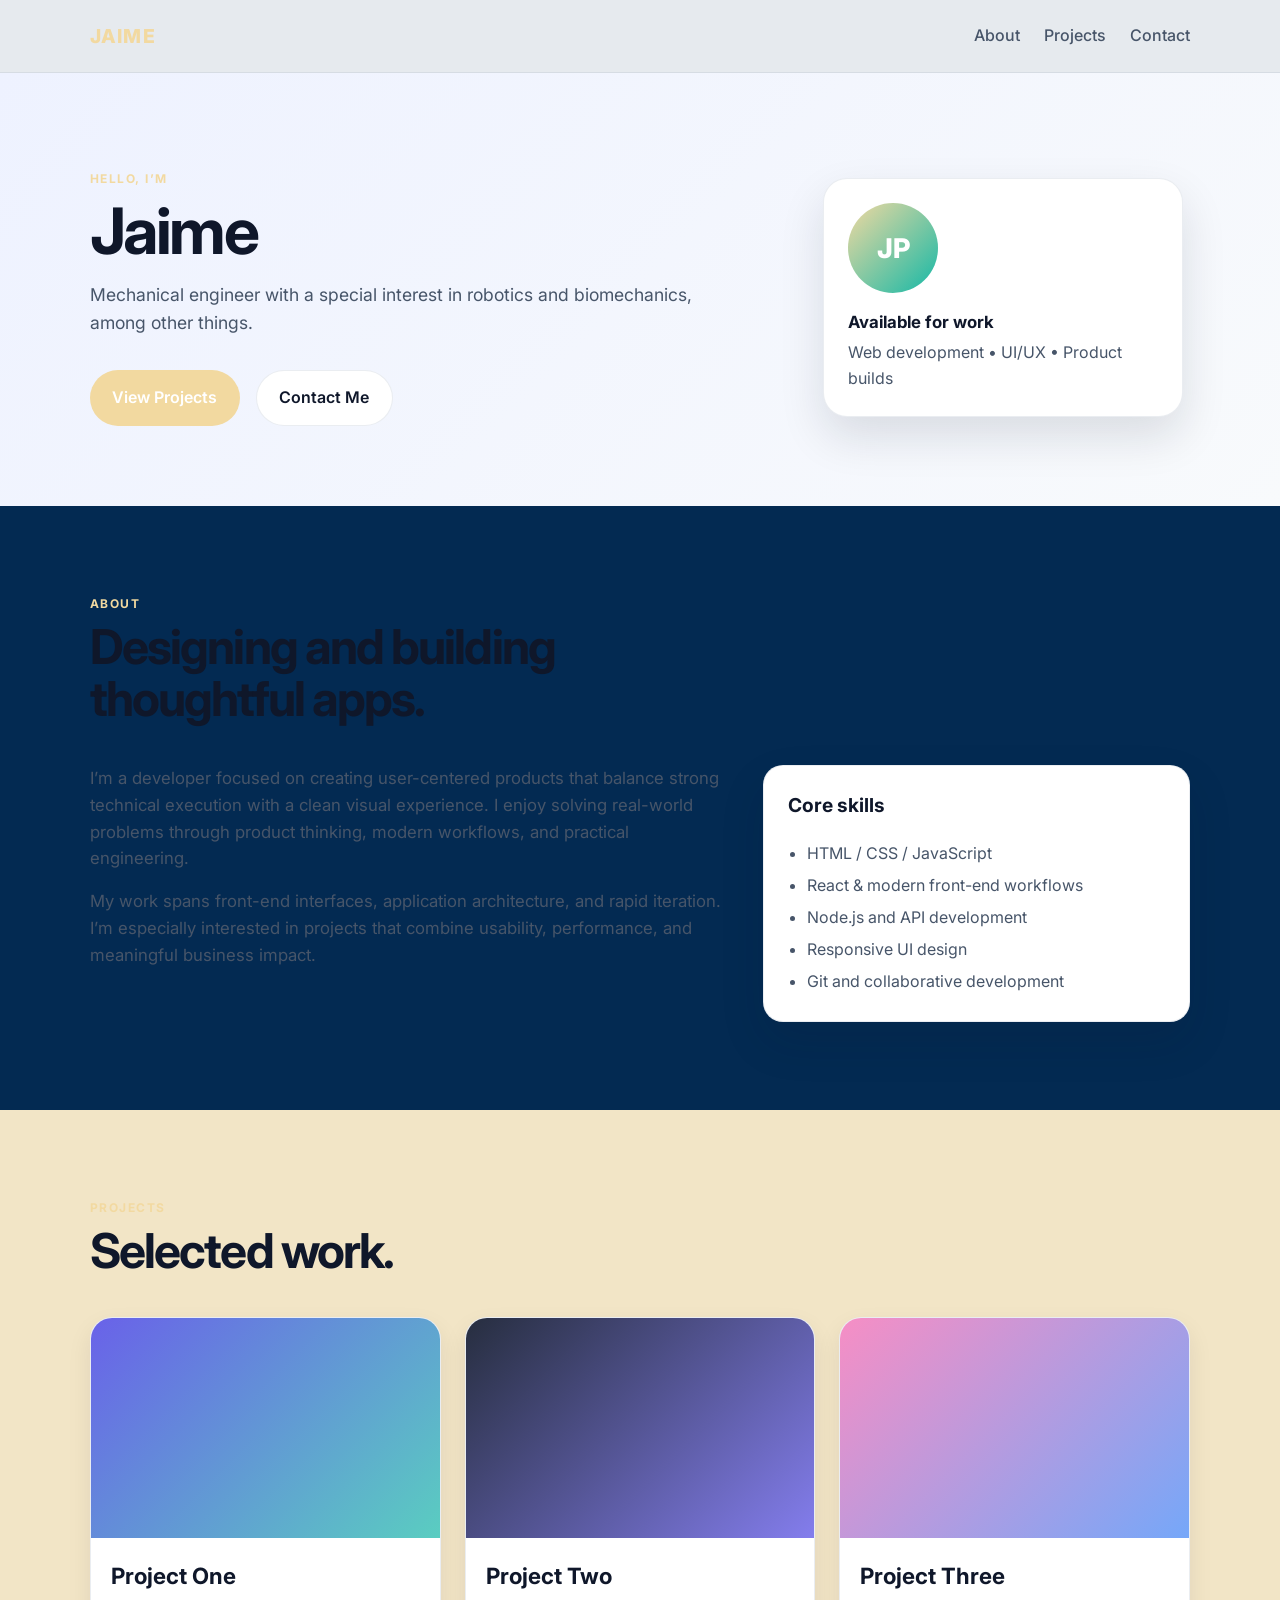
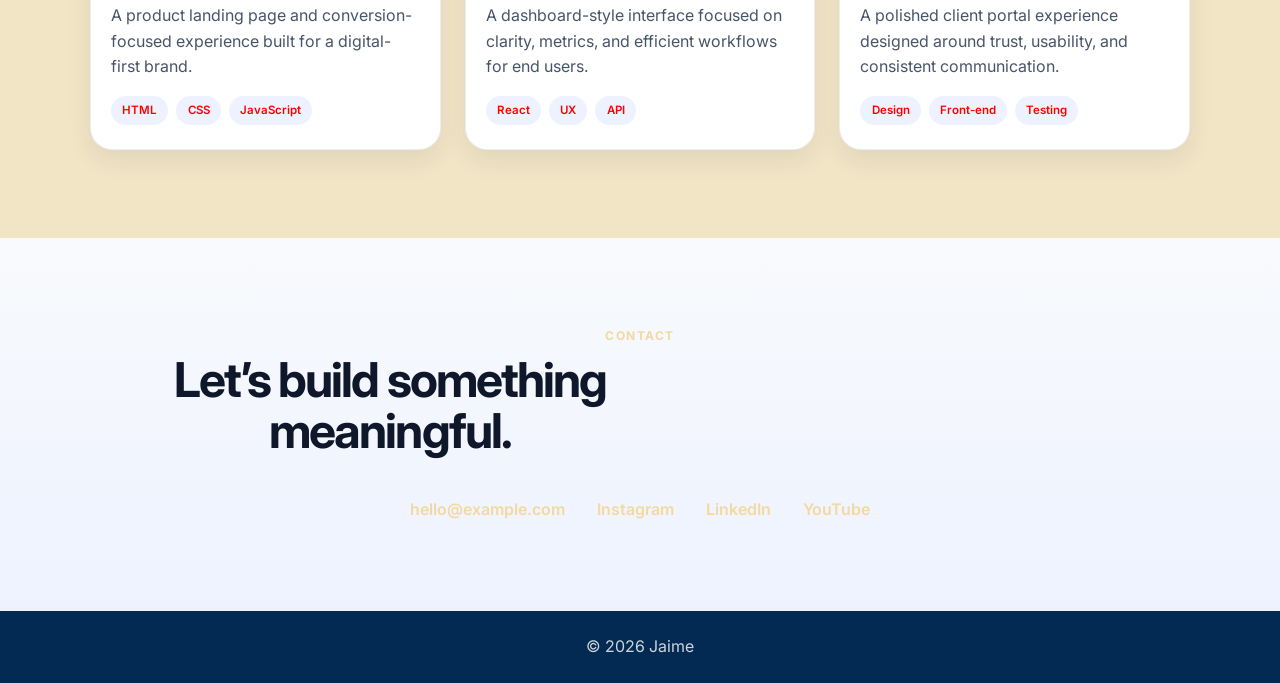
==== index.html @ cf191458 "Update index.html" ====
<!DOCTYPE html>
<html lang="en">
  <head>
    <meta charset="UTF-8" />
    <meta name="viewport" content="width=device-width, initial-scale=1.0" />
    <meta
      name="description"
      content="Jaime portfolio website showcasing projects, skills, and contact information."
    />
    <title>Jaime | Portfolio</title>
    <link rel="preconnect" href="https://fonts.googleapis.com" />
    <link rel="preconnect" href="https://fonts.gstatic.com" crossorigin />
    <link
      href="https://fonts.googleapis.com/css2?family=Inter:wght@400;500;600;700;800&display=swap"
      rel="stylesheet"
    />
    <link rel="stylesheet" href="styles.css" />
  </head>
  <body>
    <header class="site-header">
      <nav class="nav container" aria-label="Main navigation">
        <a class="brand" href="#home">Jaime</a>
        <div class="nav-links">
          <a href="#about">About</a>
          <a href="#projects">Projects</a>
          <a href="#contact">Contact</a>
        </div>
      </nav>
    </header>

    <main>
      <section id="home" class="hero">
        <div class="container hero-inner">
          <div class="hero-copy">
            <p class="eyebrow">Hello, I’m</p>
            <h1>Jaime</h1>
            <p class="subtitle">Mechanical engineer with a special interest in robotics and biomechanics, among other things.</p>
            <div class="cta-row">
              <a class="button primary" href="#projects">View Projects</a>
              <a class="button secondary" href="#contact">Contact Me</a>
            </div>
          </div>
          <div class="hero-card" aria-label="Profile card">
            <div class="avatar">JP</div>
            <div class="card-info">
              <strong>Available for work</strong>
              <span>Web development • UI/UX • Product builds</span>
            </div>
          </div>
        </div>
      </section>

      <section id="about" class="section">
        <div class="container">
          <div class="section-heading">
            <p class="eyebrow">About</p>
            <h2>Designing and building thoughtful apps.</h2>
          </div>
          <div class="about-grid">
            <div class="about-copy">
              <p>
                I’m a developer focused on creating user-centered products that balance
                strong technical execution with a clean visual experience. I enjoy
                solving real-world problems through product thinking, modern workflows,
                and practical engineering.
              </p>
              <p>
                My work spans front-end interfaces, application architecture, and rapid
                iteration. I’m especially interested in projects that combine usability,
                performance, and meaningful business impact.
              </p>
            </div>
            <div class="skills-panel">
              <h3>Core skills</h3>
              <ul>
                <li>HTML / CSS / JavaScript</li>
                <li>React & modern front-end workflows</li>
                <li>Node.js and API development</li>
                <li>Responsive UI design</li>
                <li>Git and collaborative development</li>
              </ul>
            </div>
          </div>
        </div>
      </section>

      <section id="projects" class="section alt">
        <div class="container">
          <div class="section-heading">
            <p class="eyebrow">Projects</p>
            <h2>Selected work.</h2>
          </div>

          <div class="project-grid">
            <article class="project-card">
              <div class="project-thumb thumb-one"></div>
              <div class="project-body">
                <h3>Project One</h3>
                <p>
                  A product landing page and conversion-focused experience built for a
                  digital-first brand.
                </p>
                <div class="tag-row">
                  <span>HTML</span>
                  <span>CSS</span>
                  <span>JavaScript</span>
                </div>
              </div>
            </article>

            <article class="project-card">
              <div class="project-thumb thumb-two"></div>
              <div class="project-body">
                <h3>Project Two</h3>
                <p>
                  A dashboard-style interface focused on clarity, metrics, and efficient
                  workflows for end users.
                </p>
                <div class="tag-row">
                  <span>React</span>
                  <span>UX</span>
                  <span>API</span>
                </div>
              </div>
            </article>

            <article class="project-card">
              <div class="project-thumb thumb-three"></div>
              <div class="project-body">
                <h3>Project Three</h3>
                <p>
                  A polished client portal experience designed around trust, usability,
                  and consistent communication.
                </p>
                <div class="tag-row">
                  <span>Design</span>
                  <span>Front-end</span>
                  <span>Testing</span>
                </div>
              </div>
            </article>
          </div>
        </div>
      </section>

      <section id="contact" class="section contact-section">
        <div class="container contact-wrap">
          <div class="section-heading center">
            <p class="eyebrow">Contact</p>
            <h2>Let’s build something meaningful.</h2>
          </div>
          <div class="contact-links">
            <a href="mailto:hello@example.com">hello@example.com</a>
            <a href="https://www.instagram.com/jaime.epz/?hl=en" target="_blank" rel="noreferrer">Instagram</a>
            <a href="www.linkedin.com/in/jeperez004" target="_blank" rel="noreferrer">LinkedIn</a>
            <a href="https://www.youtube.com/@jaime-epz" target="_blank" rel="noreferrer"> YouTube</a>
          </div>
        </div>
      </section>
    </main>

    <footer class="site-footer">
      <div class="container footer-inner">
        <span>© 2026 Jaime</span>
      </div>
    </footer>

    <script src="script.js"></script>
  </body>
</html>
---- styles.css ----
:root {
  --bg: #032a52;
  --bg-soft: #111827;
  --panel: #032a52;
  --panel-soft: #f2e5c6;
  --text: #0f172a;
  --text-soft: #475569;
  --muted: #ff0000;
  --primary: #f2d9a0;
  --primary-strong: #ff0000;
  --accent: #14b8a6;
  --border: rgba(148, 163, 184, 0.2);
  --shadow: 0 20px 45px rgba(15, 23, 42, 0.12);
}

* {
  box-sizing: border-box;
}

html {
  scroll-behavior: smooth;
}

body {
  margin: 0;
  font-family: 'Inter', sans-serif;
  color: var(--text);
  background: #032a52;
  line-height: 1.6;
}

a {
  color: inherit;
  text-decoration: none;
}

img {
  max-width: 100%;
  display: block;
}

.container {
  width: min(1100px, calc(100% - 32px));
  margin: 0 auto;
}

.site-header {
  position: sticky;
  top: 0;
  z-index: 50;
  background: rgba(255, 255, 255, 0.9);
  border-bottom: 1px solid var(--border);
  backdrop-filter: blur(12px);
}

.nav {
  display: flex;
  justify-content: space-between;
  align-items: center;
  min-height: 72px;
}

.brand {
  font-size: 1.2rem;
  font-weight: 800;
  letter-spacing: 0.06em;
  text-transform: uppercase;
  color: var(--primary);
}

.nav-links {
  display: flex;
  gap: 1.5rem;
  font-weight: 500;
  color: var(--text-soft);
}

.nav-links a:hover,
.nav-links a:focus-visible {
  color: var(--primary);
}

.hero {
  background: linear-gradient(135deg, #eef2ff 0%, #f8fafc 100%);
  padding: 96px 0 80px;
}

.hero-inner {
  display: grid;
  grid-template-columns: 1.3fr 0.7fr;
  align-items: center;
  gap: 2rem;
}

.eyebrow {
  margin: 0 0 0.5rem;
  font-weight: 700;
  letter-spacing: 0.12em;
  text-transform: uppercase;
  font-size: 0.75rem;
  color: var(--primary);
}

.hero-copy h1,
.section-heading h2 {
  margin: 0;
  letter-spacing: -0.04em;
  line-height: 1.08;
}

.hero-copy h1 {
  font-size: clamp(2.8rem, 5vw, 5rem);
}

.subtitle {
  max-width: 620px;
  margin: 1rem 0 0;
  font-size: 1.1rem;
  color: var(--text-soft);
}

.cta-row {
  display: flex;
  flex-wrap: wrap;
  gap: 1rem;
  margin-top: 2rem;
}

.button {
  display: inline-flex;
  align-items: center;
  justify-content: center;
  padding: 0.9rem 1.4rem;
  border-radius: 999px;
  font-weight: 600;
  transition: transform 0.2s ease, box-shadow 0.2s ease;
}

.button:hover,
.button:focus-visible {
  transform: translateY(-1px);
  box-shadow: var(--shadow);
}

.button.primary {
  background: var(--primary);
  color: white;
}

.button.secondary {
  background: white;
  color: var(--text);
  border: 1px solid var(--border);
}

.hero-card {
  background: white;
  border: 1px solid var(--border);
  border-radius: 24px;
  box-shadow: var(--shadow);
  padding: 1.5rem;
  display: flex;
  flex-direction: column;
  gap: 1rem;
  max-width: 360px;
  justify-self: center;
}

.avatar {
  width: 90px;
  height: 90px;
  border-radius: 50%;
  background: linear-gradient(135deg, var(--primary), var(--accent));
  color: white;
  display: grid;
  place-items: center;
  font-size: 1.7rem;
  font-weight: 800;
}

.card-info {
  display: flex;
  flex-direction: column;
  gap: 0.25rem;
}

.card-info strong {
  font-size: 1.05rem;
}

.card-info span {
  color: var(--text-soft);
}

.section {
  padding: 88px 0;
}

.alt {
  background: var(--panel-soft);
}

.section-heading {
  margin-bottom: 2.5rem;
}

.section-heading h2 {
  font-size: clamp(2rem, 4.6vw, 3rem);
  max-width: 600px;
}

.about-grid {
  display: grid;
  grid-template-columns: 1.2fr 0.8fr;
  gap: 2rem;
  align-items: start;
}

.about-copy {
  font-size: 1.05rem;
  color: var(--text-soft);
}

.about-copy p {
  margin: 0 0 1rem;
}

.skills-panel {
  background: white;
  border: 1px solid var(--border);
  border-radius: 20px;
  padding: 1.5rem;
  box-shadow: var(--shadow);
}

.skills-panel h3 {
  margin: 0 0 1rem;
  font-size: 1.2rem;
}

.skills-panel ul {
  margin: 0;
  padding-left: 1.2rem;
  color: var(--text-soft);
  line-height: 2;
}

.project-grid {
  display: grid;
  grid-template-columns: repeat(3, minmax(0, 1fr));
  gap: 1.5rem;
}

.project-card {
  background: white;
  border: 1px solid var(--border);
  border-radius: 22px;
  overflow: hidden;
  box-shadow: 0 10px 25px rgba(15, 23, 42, 0.08);
}

.project-thumb {
  height: 220px;
  background-size: cover;
  background-position: center;
}

.thumb-one {
  background: linear-gradient(135deg, rgba(79, 70, 229, 0.85), rgba(20, 184, 166, 0.7));
}

.thumb-two {
  background: linear-gradient(135deg, rgba(15, 23, 42, 0.9), rgba(79, 70, 229, 0.7));
}

.thumb-three {
  background: linear-gradient(135deg, rgba(244, 114, 182, 0.8), rgba(59, 130, 246, 0.7));
}

.project-body {
  padding: 1.25rem 1.25rem 1.5rem;
}

.project-body h3 {
  margin: 0 0 0.6rem;
  font-size: 1.4rem;
}

.project-body p {
  margin: 0;
  color: var(--text-soft);
}

.tag-row {
  display: flex;
  flex-wrap: wrap;
  gap: 0.5rem;
  margin-top: 1rem;
}

.tag-row span {
  display: inline-block;
  padding: 0.35rem 0.7rem;
  border-radius: 999px;
  background: #eef2ff;
  color: var(--primary-strong);
  font-size: 0.72rem;
  font-weight: 600;
}

.contact-section {
  background: linear-gradient(180deg, #f8fafc 0%, #eef2ff 100%);
}

.contact-wrap {
  text-align: center;
}

.center {
  text-align: center;
}

.contact-links {
  display: flex;
  justify-content: center;
  flex-wrap: wrap;
  gap: 1rem 2rem;
  margin-top: 2rem;
}

.contact-links a {
  color: var(--primary);
  font-weight: 600;
}

.site-footer {
  background: var(--bg);
  color: rgba(255, 255, 255, 0.8);
}

.footer-inner {
  min-height: 72px;
  display: flex;
  align-items: center;
  justify-content: center;
}

@media (max-width: 800px) {
  .hero-inner,
  .about-grid,
  .project-grid {
    grid-template-columns: 1fr;
  }

  .hero {
    padding-top: 72px;
  }
}

@media (max-width: 560px) {
  .nav {
    flex-direction: column;
    justify-content: center;
    gap: 1rem;
    padding: 1rem 0;
  }

  .nav-links {
    gap: 1rem;
    font-size: 0.95rem;
  }

  .cta-row {
    flex-direction: column;
    align-items: stretch;
  }

  .button {
    width: 100%;
  }
}
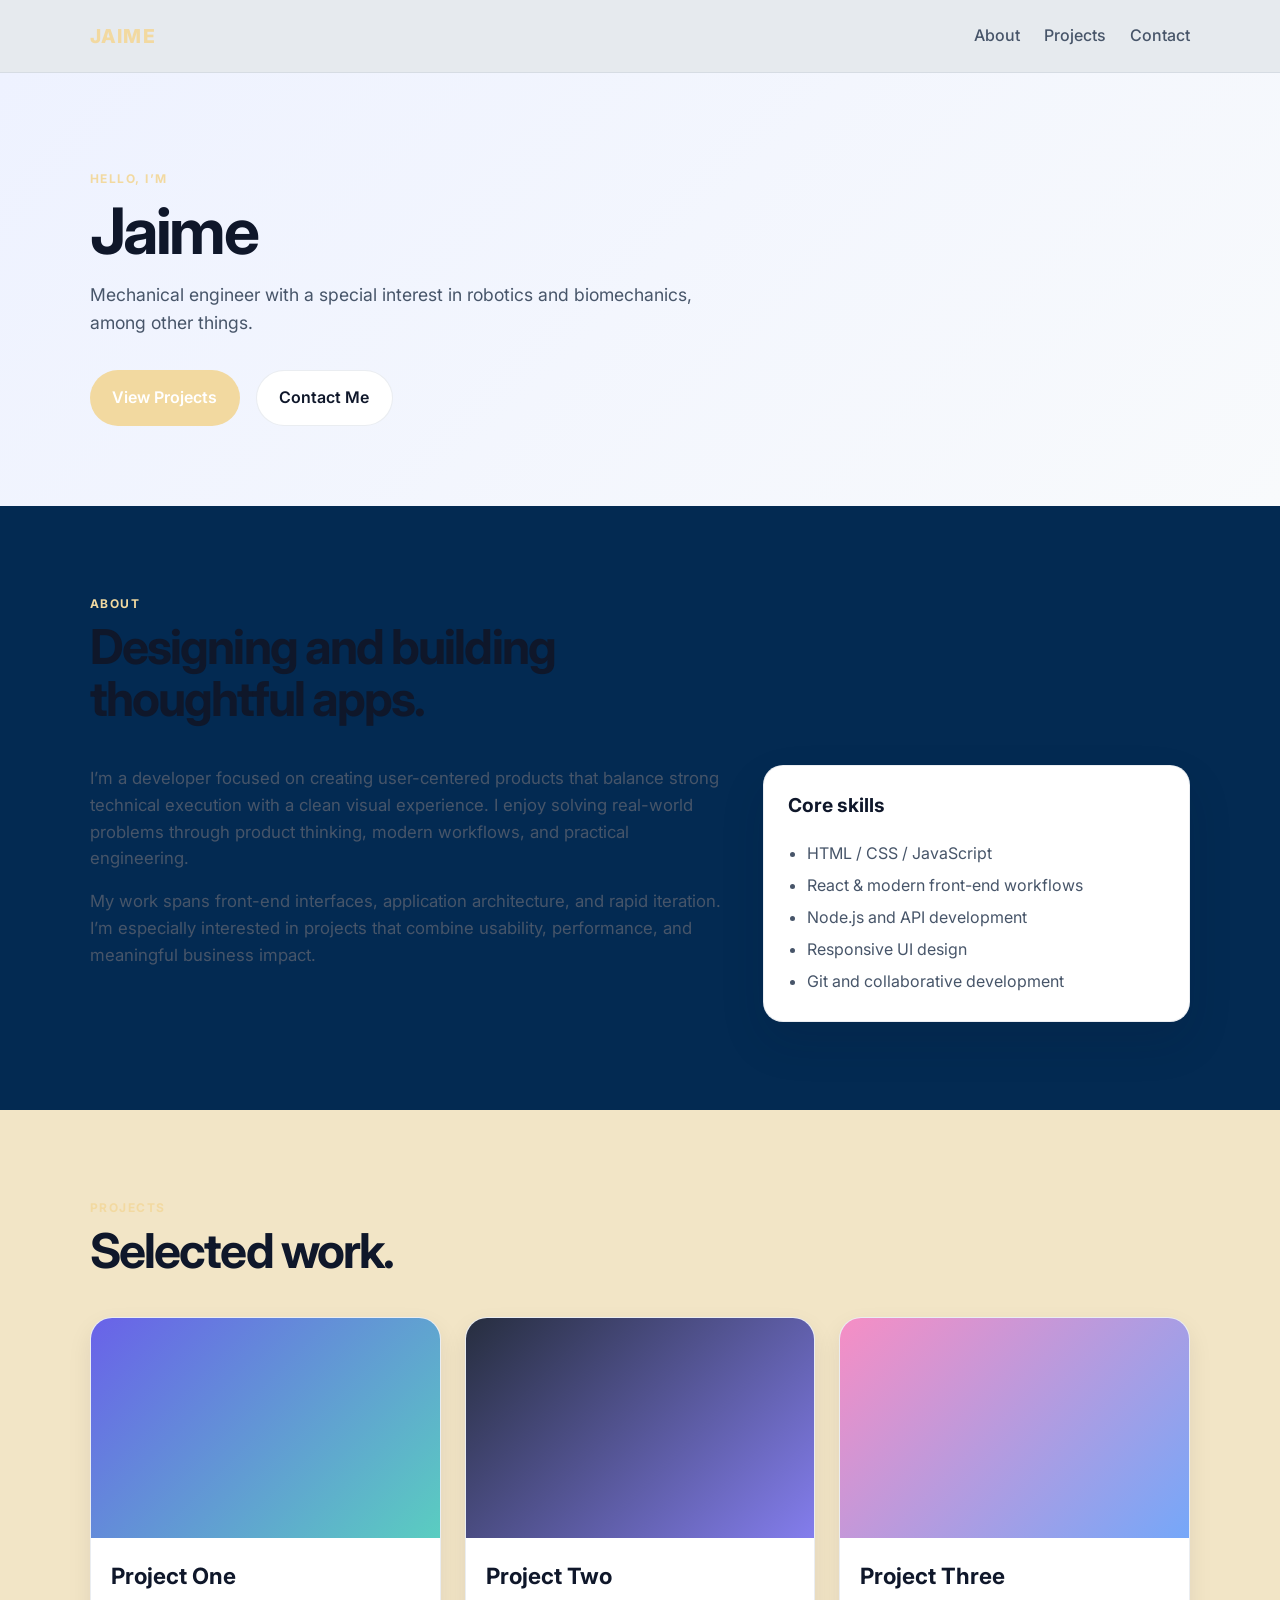
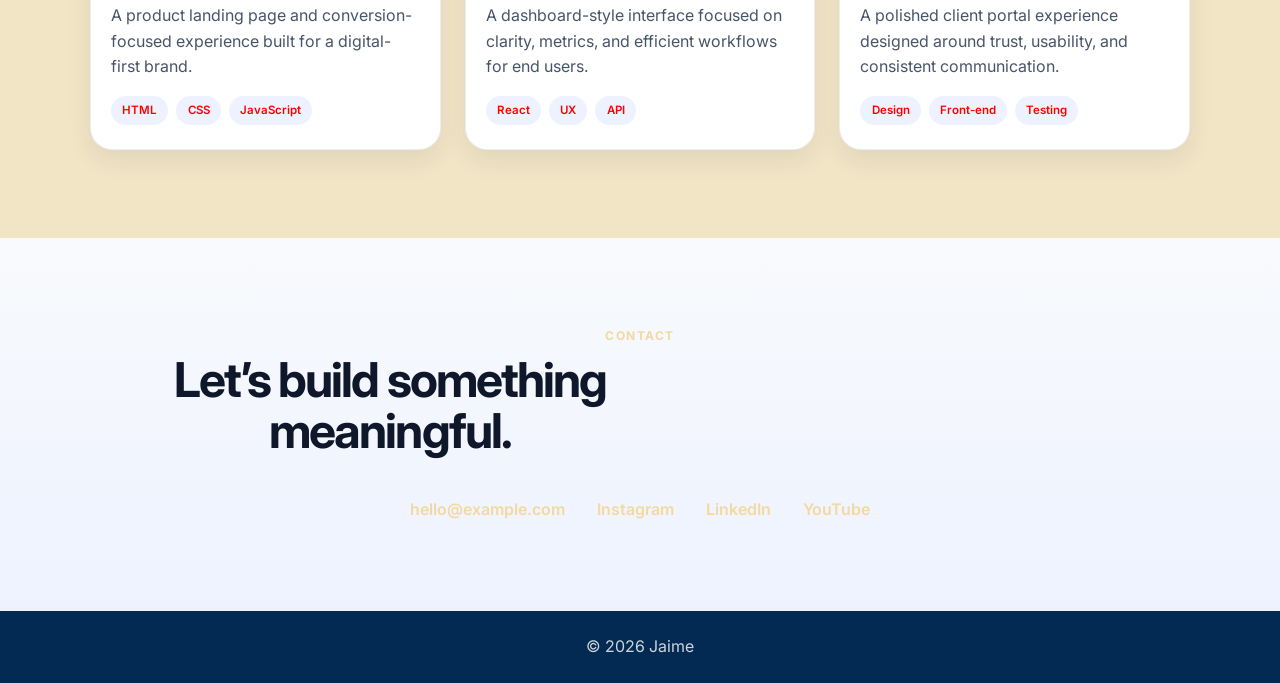
==== commit b2c8133b: "Remove "Available for work" hero card and center hero text" ====
--- a/index.html
+++ b/index.html
@@ -38,13 +38,6 @@
             <div class="cta-row">
               <a class="button primary" href="#projects">View Projects</a>
               <a class="button secondary" href="#contact">Contact Me</a>
-            </div>
-          </div>
-          <div class="hero-card" aria-label="Profile card">
-            <div class="avatar">JP</div>
-            <div class="card-info">
-              <strong>Available for work</strong>
-              <span>Web development • UI/UX • Product builds</span>
             </div>
           </div>
         </div>
@@ -152,7 +145,7 @@
           <div class="contact-links">
             <a href="mailto:hello@example.com">hello@example.com</a>
             <a href="https://www.instagram.com/jaime.epz/?hl=en" target="_blank" rel="noreferrer">Instagram</a>
-            <a href="www.linkedin.com/in/jeperez004" target="_blank" rel="noreferrer">LinkedIn</a>
+            <a href="https://www.linkedin.com/in/jeperez004" target="_blank" rel="noreferrer">LinkedIn</a>
             <a href="https://www.youtube.com/@jaime-epz" target="_blank" rel="noreferrer"> YouTube</a>
           </div>
         </div>
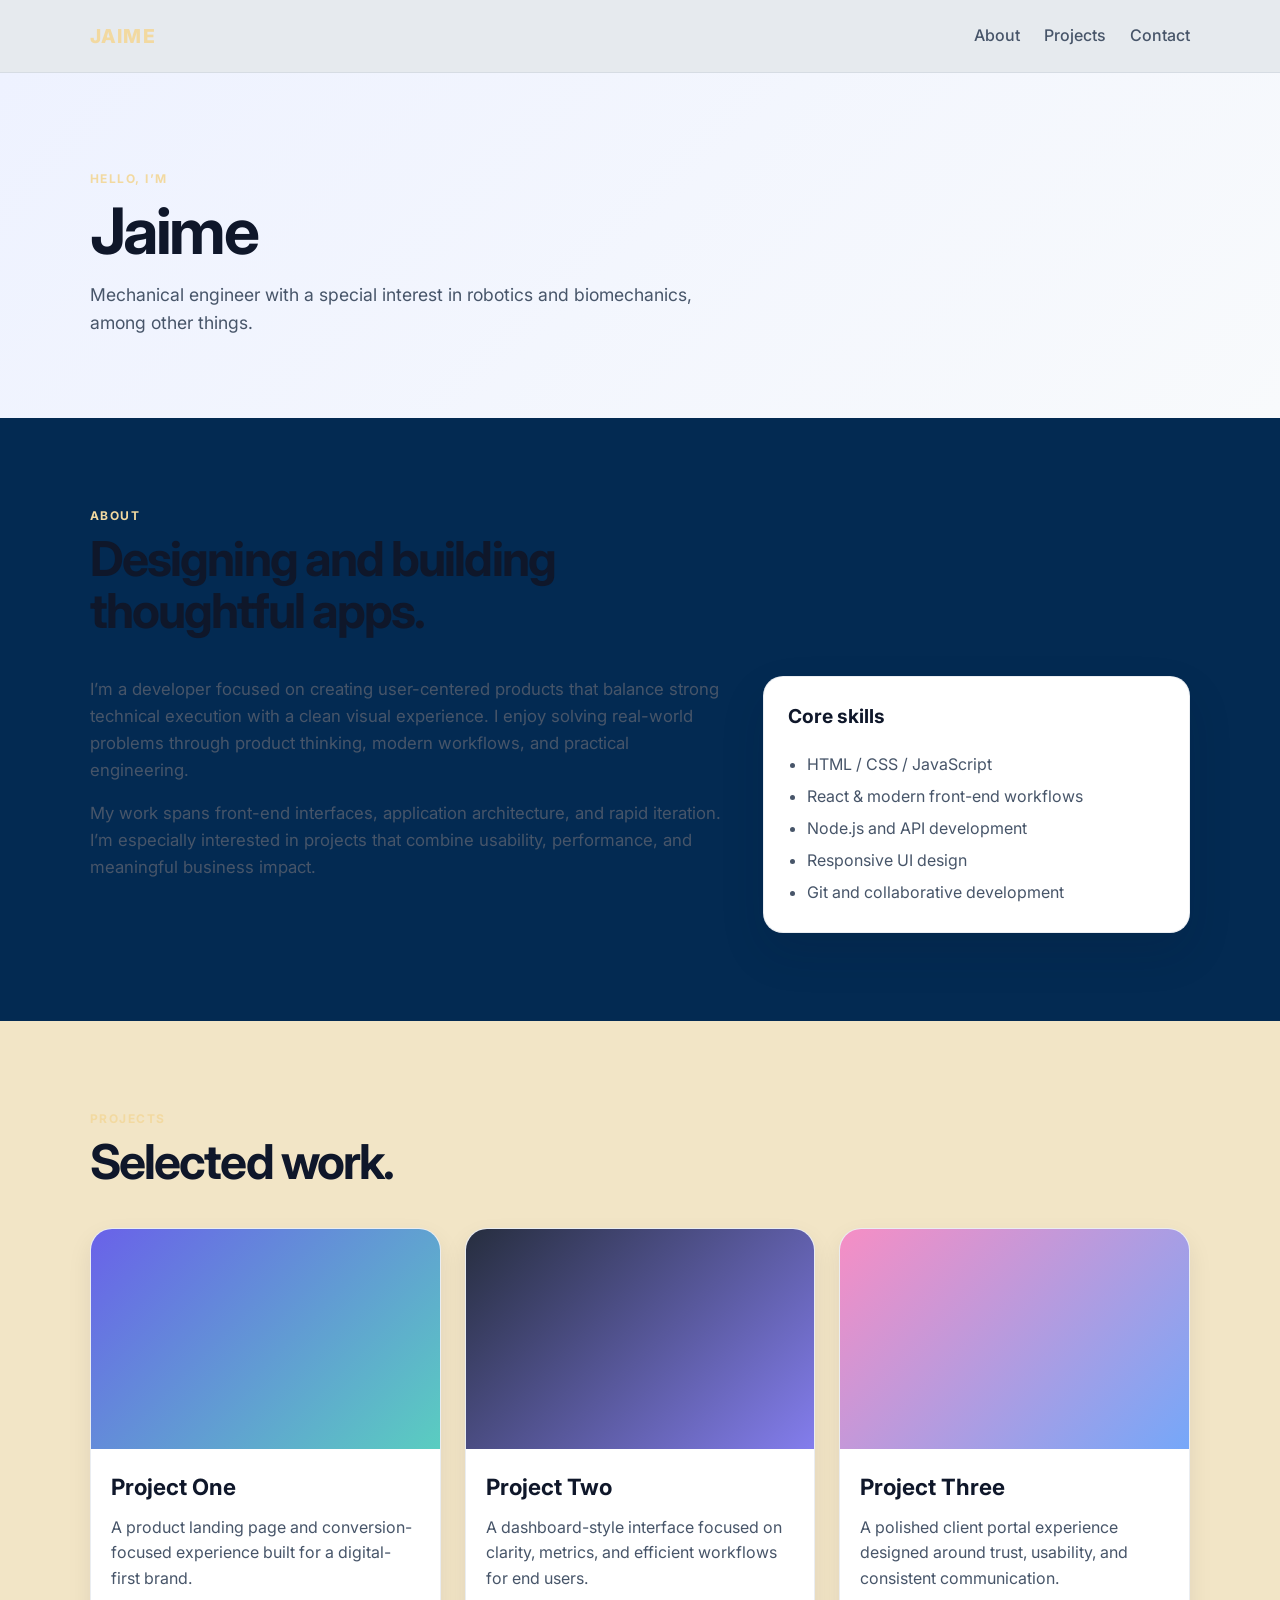
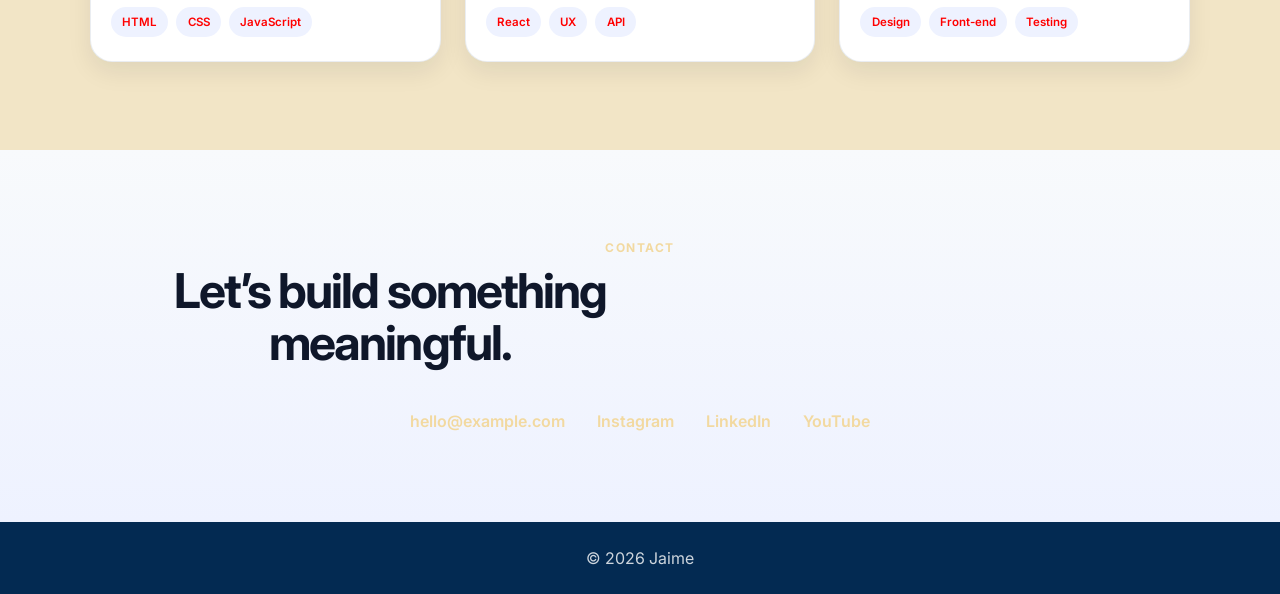
==== commit 359dfeeb: "Remove CTA buttons from index.html Removed call-to-action buttons from the hero section." ====
--- a/index.html
+++ b/index.html
@@ -35,10 +35,6 @@
             <p class="eyebrow">Hello, I’m</p>
             <h1>Jaime</h1>
             <p class="subtitle">Mechanical engineer with a special interest in robotics and biomechanics, among other things.</p>
-            <div class="cta-row">
-              <a class="button primary" href="#projects">View Projects</a>
-              <a class="button secondary" href="#contact">Contact Me</a>
-            </div>
           </div>
         </div>
       </section>
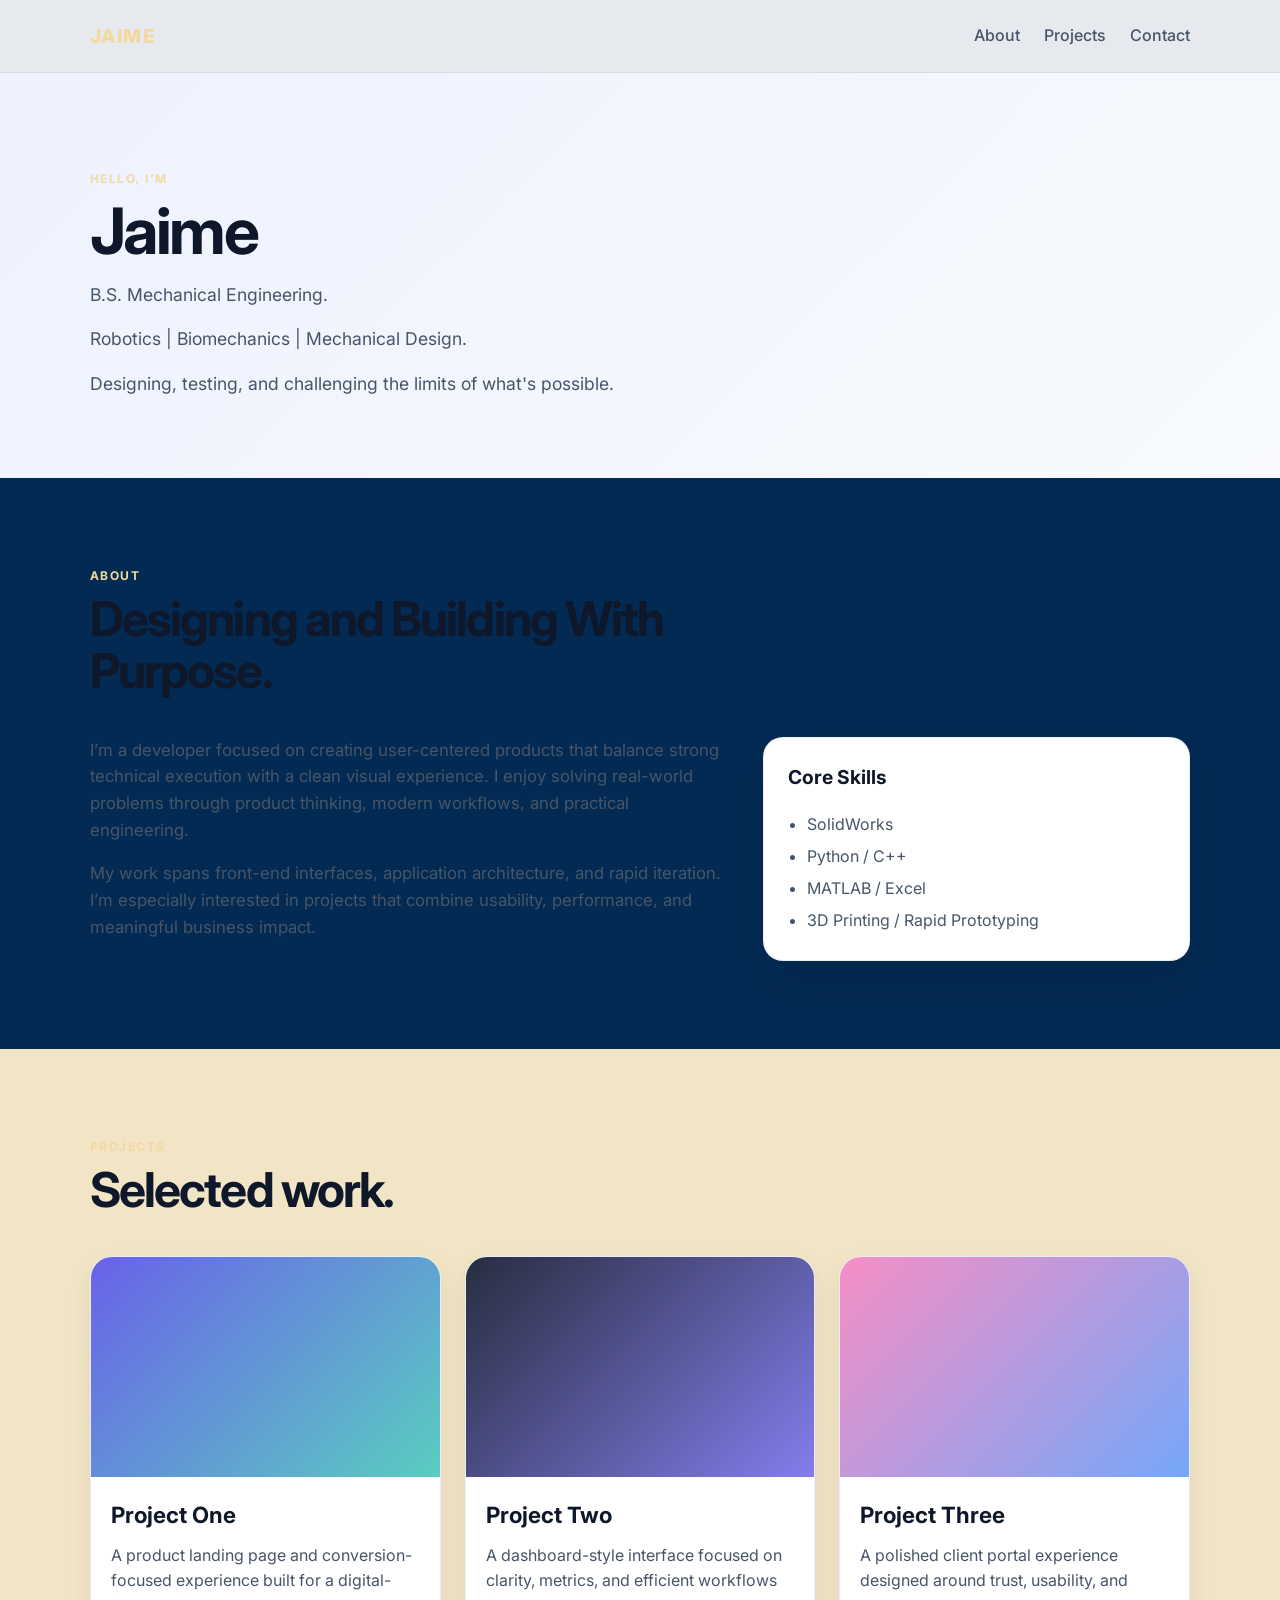
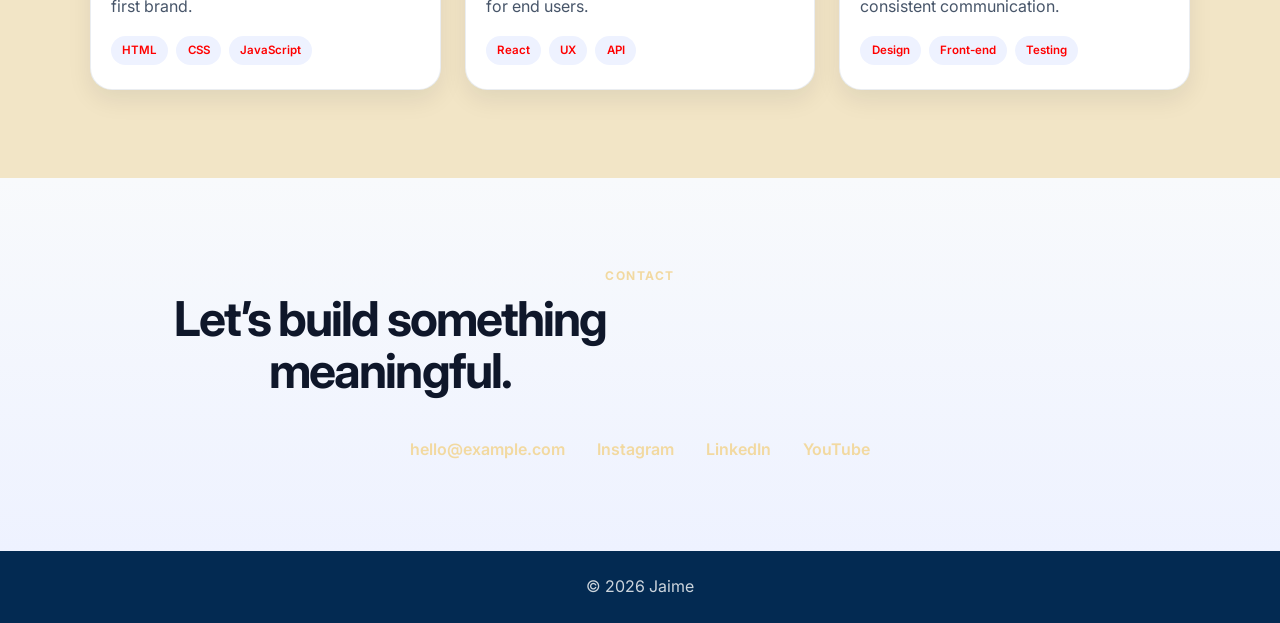
==== commit 432d700d: "Update subtitles and core skills in index.html" ====
--- a/index.html
+++ b/index.html
@@ -34,7 +34,9 @@
           <div class="hero-copy">
             <p class="eyebrow">Hello, I’m</p>
             <h1>Jaime</h1>
-            <p class="subtitle">Mechanical engineer with a special interest in robotics and biomechanics, among other things.</p>
+            <p class="subtitle">B.S. Mechanical Engineering.</p>
+            <p class="subtitle">Robotics | Biomechanics | Mechanical Design.</p>
+            <p class="subtitle">Designing, testing, and challenging the limits of what's possible.</p>
           </div>
         </div>
       </section>
@@ -43,7 +45,7 @@
         <div class="container">
           <div class="section-heading">
             <p class="eyebrow">About</p>
-            <h2>Designing and building thoughtful apps.</h2>
+            <h2>Designing and Building With Purpose.</h2>
           </div>
           <div class="about-grid">
             <div class="about-copy">
@@ -60,13 +62,12 @@
               </p>
             </div>
             <div class="skills-panel">
-              <h3>Core skills</h3>
+              <h3>Core Skills</h3>
               <ul>
-                <li>HTML / CSS / JavaScript</li>
-                <li>React & modern front-end workflows</li>
-                <li>Node.js and API development</li>
-                <li>Responsive UI design</li>
-                <li>Git and collaborative development</li>
+                <li>SolidWorks</li>
+                <li>Python / C++</li>
+                <li>MATLAB / Excel</li>
+                <li>3D Printing / Rapid Prototyping</li>
               </ul>
             </div>
           </div>
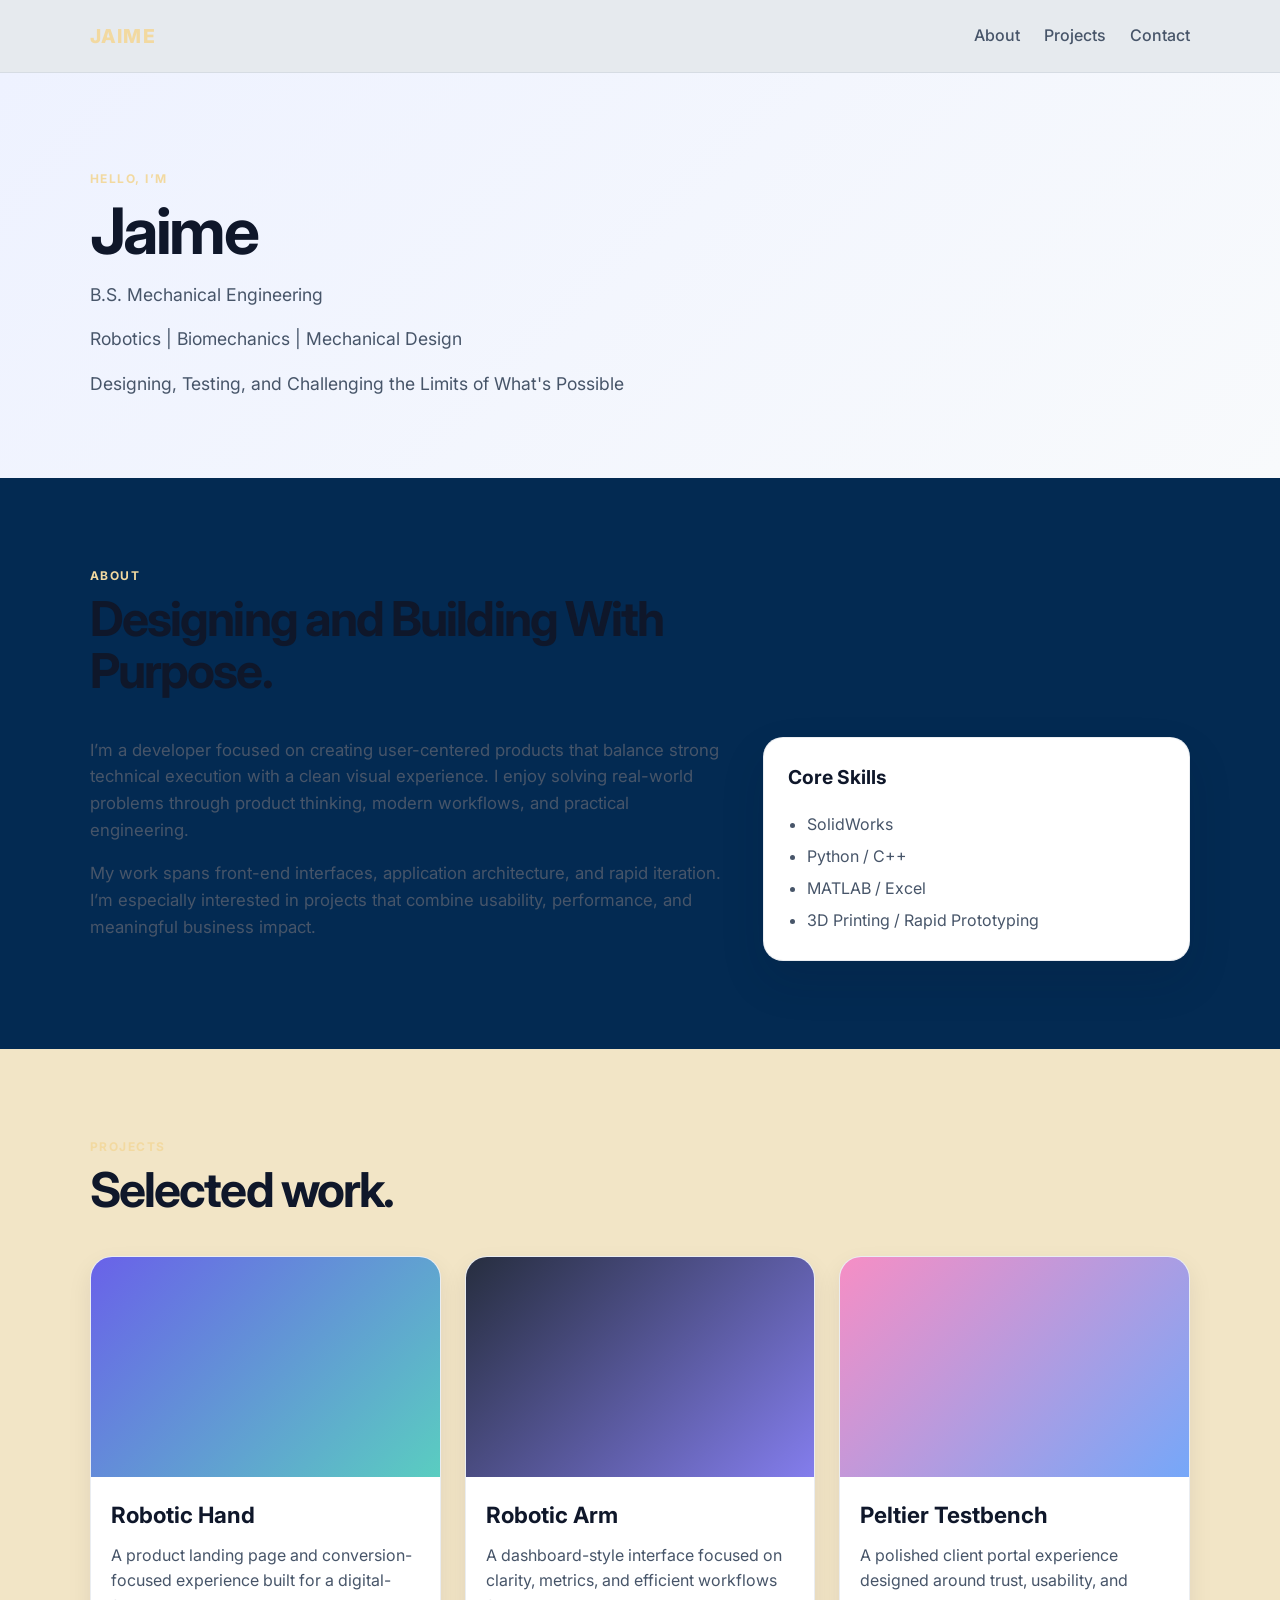
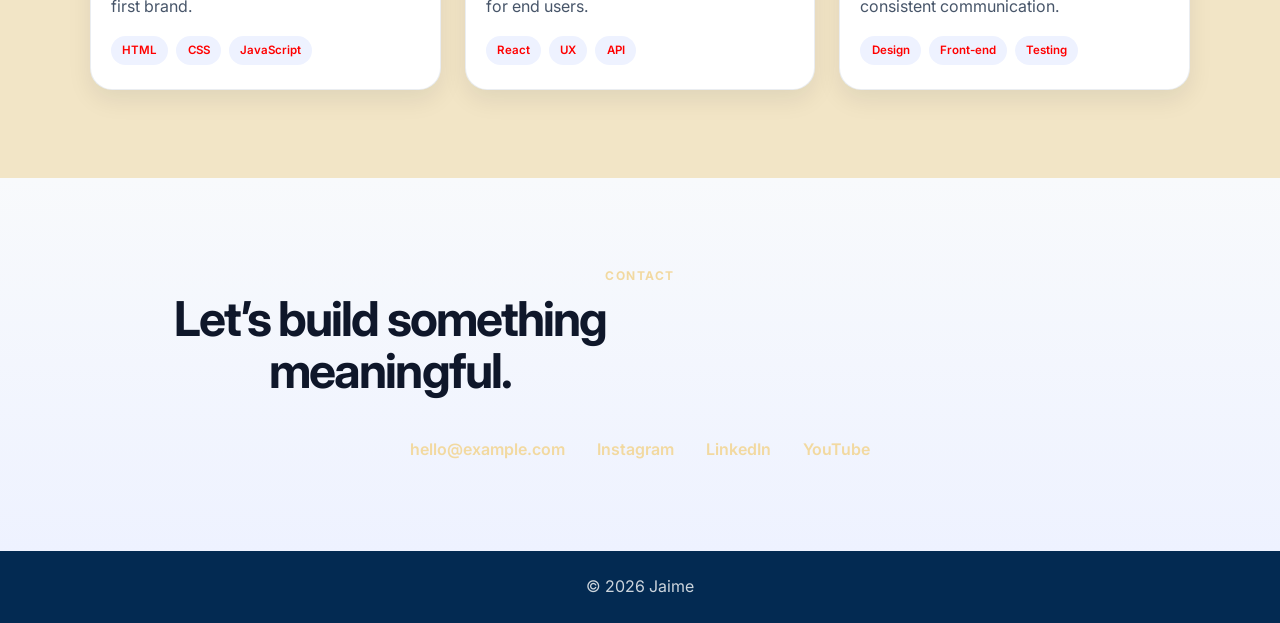
==== commit 7041b2da: "Revise subtitles and project names in index.html Updated subtitles and project titles for clarity an" ====
--- a/index.html
+++ b/index.html
@@ -34,9 +34,9 @@
           <div class="hero-copy">
             <p class="eyebrow">Hello, I’m</p>
             <h1>Jaime</h1>
-            <p class="subtitle">B.S. Mechanical Engineering.</p>
-            <p class="subtitle">Robotics | Biomechanics | Mechanical Design.</p>
-            <p class="subtitle">Designing, testing, and challenging the limits of what's possible.</p>
+            <p class="subtitle">B.S. Mechanical Engineering</p>
+            <p class="subtitle">Robotics | Biomechanics | Mechanical Design</p>
+            <p class="subtitle">Designing, Testing, and Challenging the Limits of What's Possible</p>
           </div>
         </div>
       </section>
@@ -85,7 +85,7 @@
             <article class="project-card">
               <div class="project-thumb thumb-one"></div>
               <div class="project-body">
-                <h3>Project One</h3>
+                <h3><a href="project-one.html" class="project-link">Robotic Hand</a></h3>
                 <p>
                   A product landing page and conversion-focused experience built for a
                   digital-first brand.
@@ -101,7 +101,7 @@
             <article class="project-card">
               <div class="project-thumb thumb-two"></div>
               <div class="project-body">
-                <h3>Project Two</h3>
+                <h3><a href="project-two.html" class="project-link">Robotic Arm</a></h3>
                 <p>
                   A dashboard-style interface focused on clarity, metrics, and efficient
                   workflows for end users.
@@ -117,7 +117,7 @@
             <article class="project-card">
               <div class="project-thumb thumb-three"></div>
               <div class="project-body">
-                <h3>Project Three</h3>
+                <h3><a href="project-three.html" class="project-link">Peltier Testbench</a></h3>
                 <p>
                   A polished client portal experience designed around trust, usability,
                   and consistent communication.
--- a/styles.css
+++ b/styles.css
@@ -286,6 +286,19 @@
   font-size: 1.4rem;
 }
 
+.project-link {
+  color: var(--text);
+  transition: color 0.2s ease, text-shadow 0.2s ease, transform 0.2s ease;
+  display: inline-block;
+}
+
+.project-link:hover,
+.project-link:focus-visible {
+  color: var(--primary-strong);
+  text-shadow: 0 0 10px rgba(242, 217, 160, 0.5);
+  transform: translateY(-1px);
+}
+
 .project-body p {
   margin: 0;
   color: var(--text-soft);
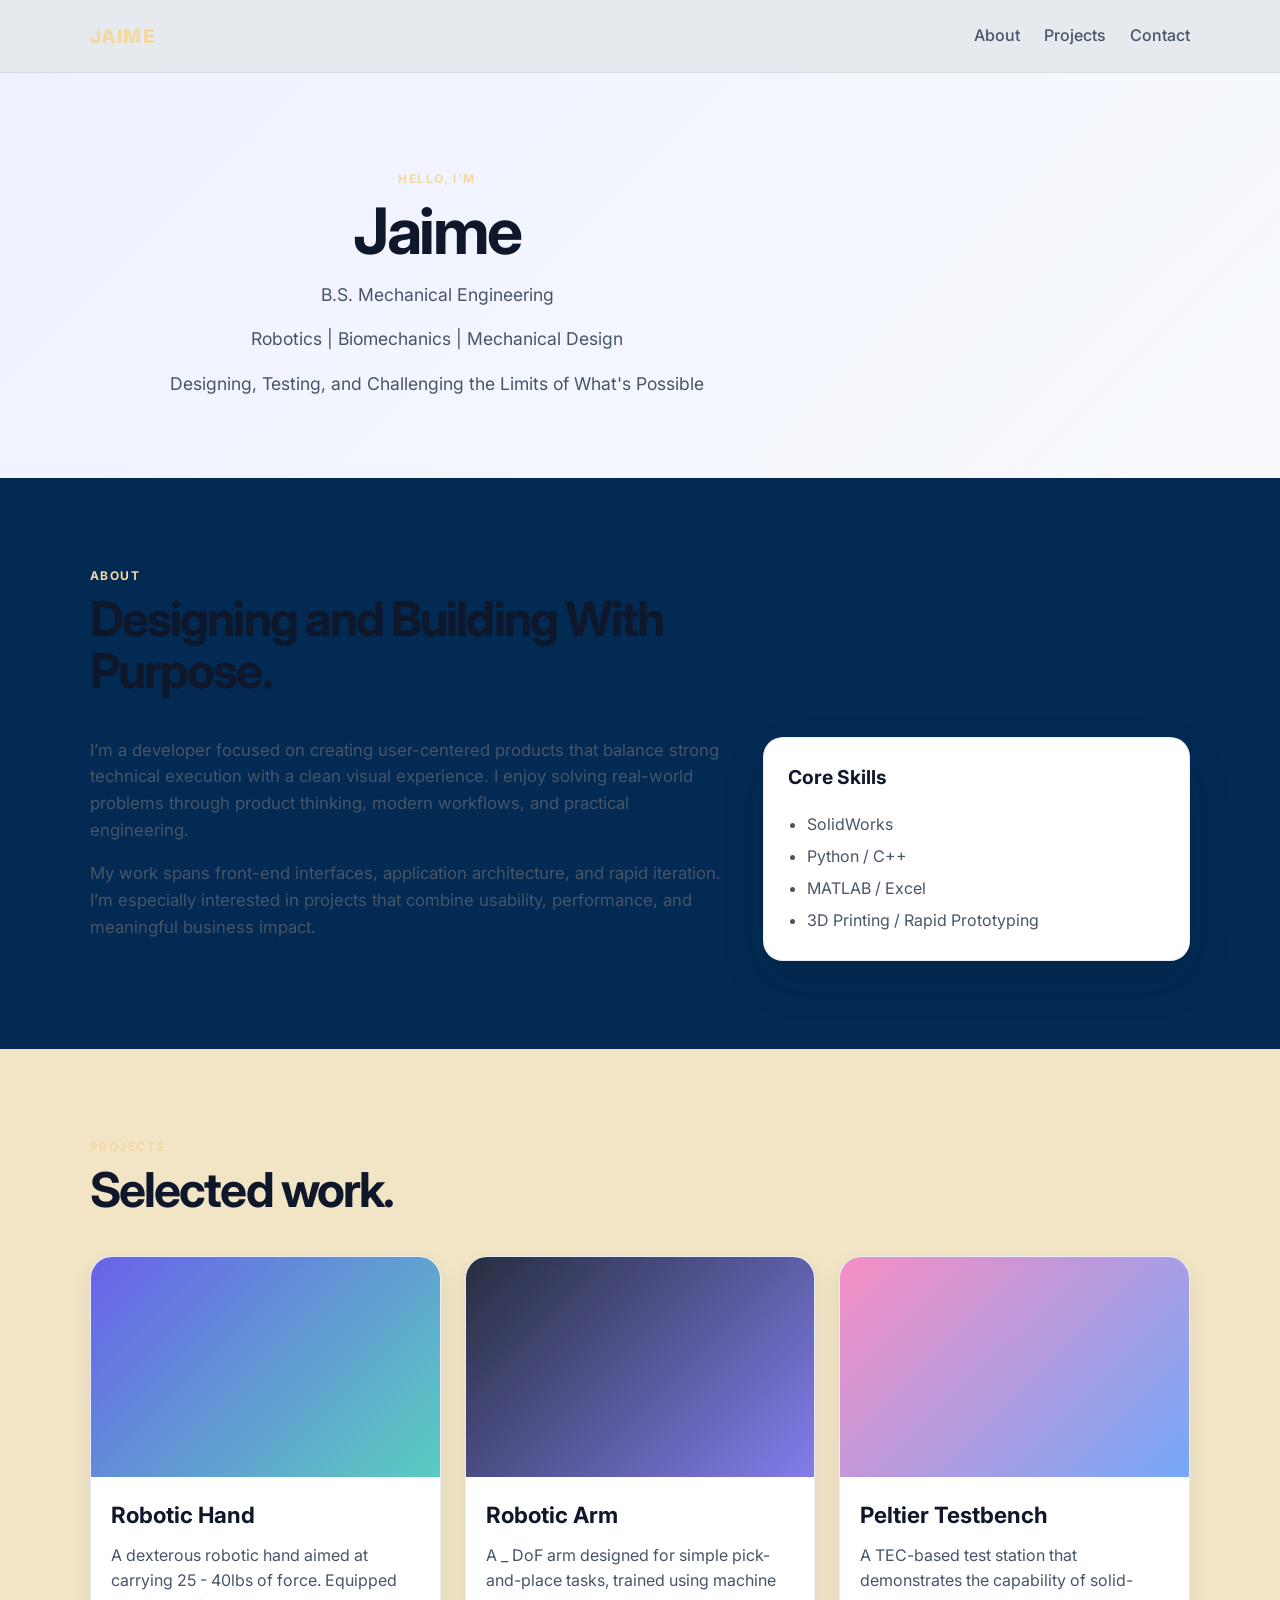
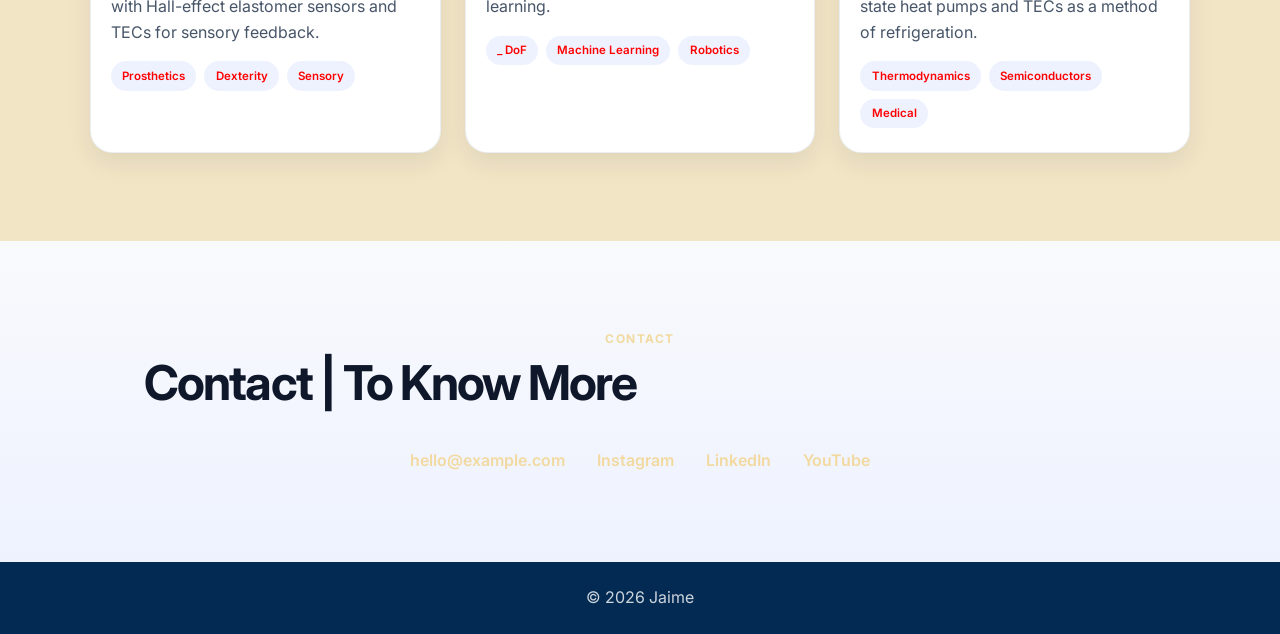
==== commit 51daf9f1: "Revise project details and update contact heading Updated project descriptions and tags to reflect a" ====
--- a/index.html
+++ b/index.html
@@ -87,13 +87,12 @@
               <div class="project-body">
                 <h3><a href="project-one.html" class="project-link">Robotic Hand</a></h3>
                 <p>
-                  A product landing page and conversion-focused experience built for a
-                  digital-first brand.
+                  A dexterous robotic hand aimed at carrying 25 - 40lbs of force. Equipped with Hall-effect elastomer sensors and TECs for sensory feedback.
                 </p>
                 <div class="tag-row">
-                  <span>HTML</span>
-                  <span>CSS</span>
-                  <span>JavaScript</span>
+                  <span>Prosthetics</span>
+                  <span>Dexterity</span>
+                  <span>Sensory</span>
                 </div>
               </div>
             </article>
@@ -103,13 +102,12 @@
               <div class="project-body">
                 <h3><a href="project-two.html" class="project-link">Robotic Arm</a></h3>
                 <p>
-                  A dashboard-style interface focused on clarity, metrics, and efficient
-                  workflows for end users.
+                  A _ DoF arm designed for simple pick-and-place tasks, trained using machine learning.
                 </p>
                 <div class="tag-row">
-                  <span>React</span>
-                  <span>UX</span>
-                  <span>API</span>
+                  <span>_ DoF</span>
+                  <span>Machine Learning</span>
+                  <span>Robotics</span>
                 </div>
               </div>
             </article>
@@ -119,13 +117,12 @@
               <div class="project-body">
                 <h3><a href="project-three.html" class="project-link">Peltier Testbench</a></h3>
                 <p>
-                  A polished client portal experience designed around trust, usability,
-                  and consistent communication.
+                  A TEC-based test station that demonstrates the capability of solid-state heat pumps and TECs as a method of refrigeration.
                 </p>
                 <div class="tag-row">
-                  <span>Design</span>
-                  <span>Front-end</span>
-                  <span>Testing</span>
+                  <span>Thermodynamics</span>
+                  <span>Semiconductors</span>
+                  <span>Medical</span>
                 </div>
               </div>
             </article>
@@ -137,7 +134,7 @@
         <div class="container contact-wrap">
           <div class="section-heading center">
             <p class="eyebrow">Contact</p>
-            <h2>Let’s build something meaningful.</h2>
+            <h2>Contact | To Know More</h2>
           </div>
           <div class="contact-links">
             <a href="mailto:hello@example.com">hello@example.com</a>
--- a/styles.css
+++ b/styles.css
@@ -1,3 +1,4 @@
+/* updated styles.css with hover pop effect for project cards */
 :root {
   --bg: #032a52;
   --bg-soft: #111827;
@@ -112,6 +113,31 @@
   font-size: clamp(2.8rem, 5vw, 5rem);
 }
 
+/* Center the hero copy and add a fade-in animation on page load */
+.hero-copy {
+  display: flex;
+  flex-direction: column;
+  align-items: center;     /* horizontally center the text/content */
+  text-align: center;      /* ensure multi-line text centers */
+  opacity: 0;
+  transform: translateY(8px);
+  animation: fadeIn 700ms ease-out 150ms forwards; /* fade in when page opens */
+}
+
+/* Center any section-heading that has the 'center' helper */
+.section-heading.center {
+  margin-inline: auto;     /* center the block horizontally when it has a max-width */
+  text-align: center;      /* ensure its text is centered */
+}
+
+/* fade-in keyframes */
+@keyframes fadeIn {
+  to {
+    opacity: 1;
+    transform: translateY(0);
+  }
+}
+
 .subtitle {
   max-width: 620px;
   margin: 1rem 0 0;
@@ -257,6 +283,9 @@
   border-radius: 22px;
   overflow: hidden;
   box-shadow: 0 10px 25px rgba(15, 23, 42, 0.08);
+  /* add transition so it can "pop" smoothly */
+  transition: transform 0.18s ease, box-shadow 0.18s ease;
+  transform-origin: center;
 }
 
 .project-thumb {
@@ -297,6 +326,15 @@
   color: var(--primary-strong);
   text-shadow: 0 0 10px rgba(242, 217, 160, 0.5);
   transform: translateY(-1px);
+}
+
+/* When hovering the project link, also "pop" the whole card up a little.
+   Uses :has() to catch the hover on the descendant link. Modern browsers
+   support :has(); if you need broader support we can add a tiny JS fallback. */
+.project-card:hover,
+.project-card:has(.project-link:hover) {
+  transform: translateY(-6px) scale(1.02);
+  box-shadow: 0 25px 45px rgba(15, 23, 42, 0.14);
 }
 
 .project-body p {
